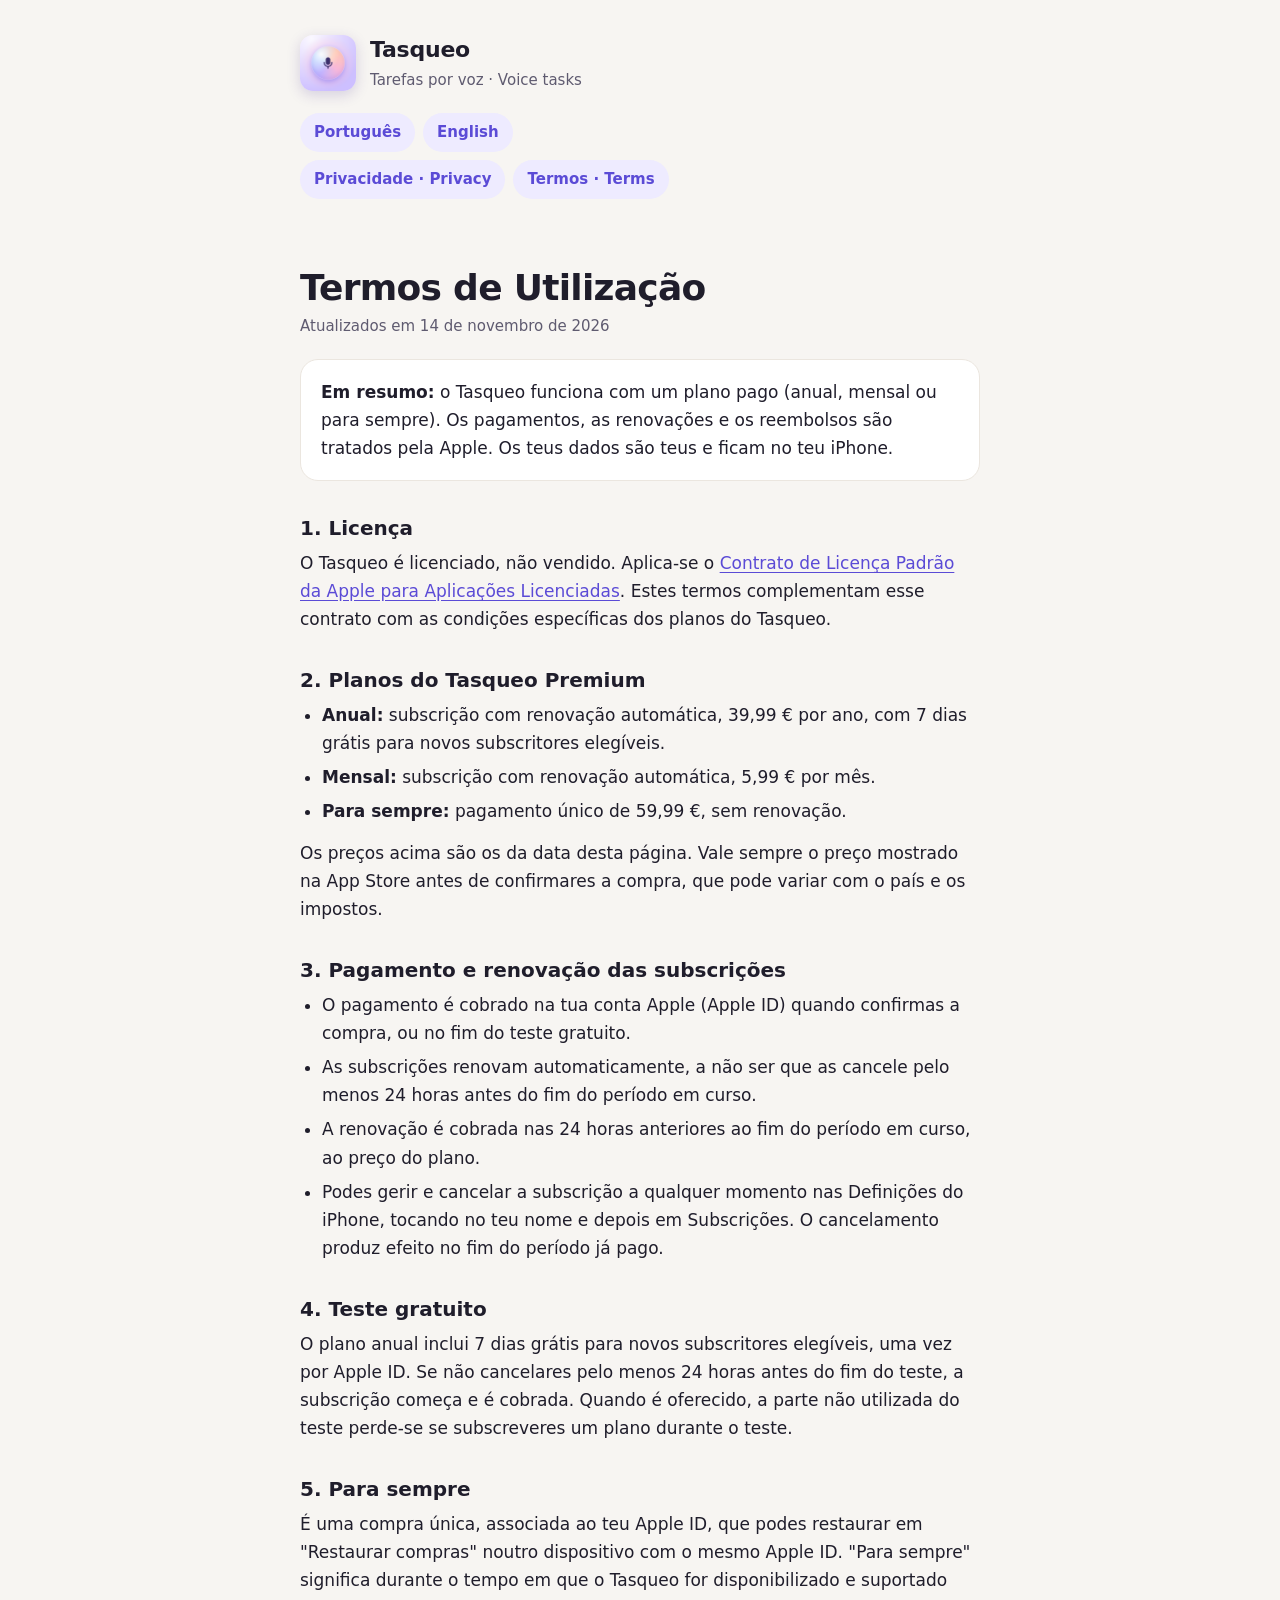
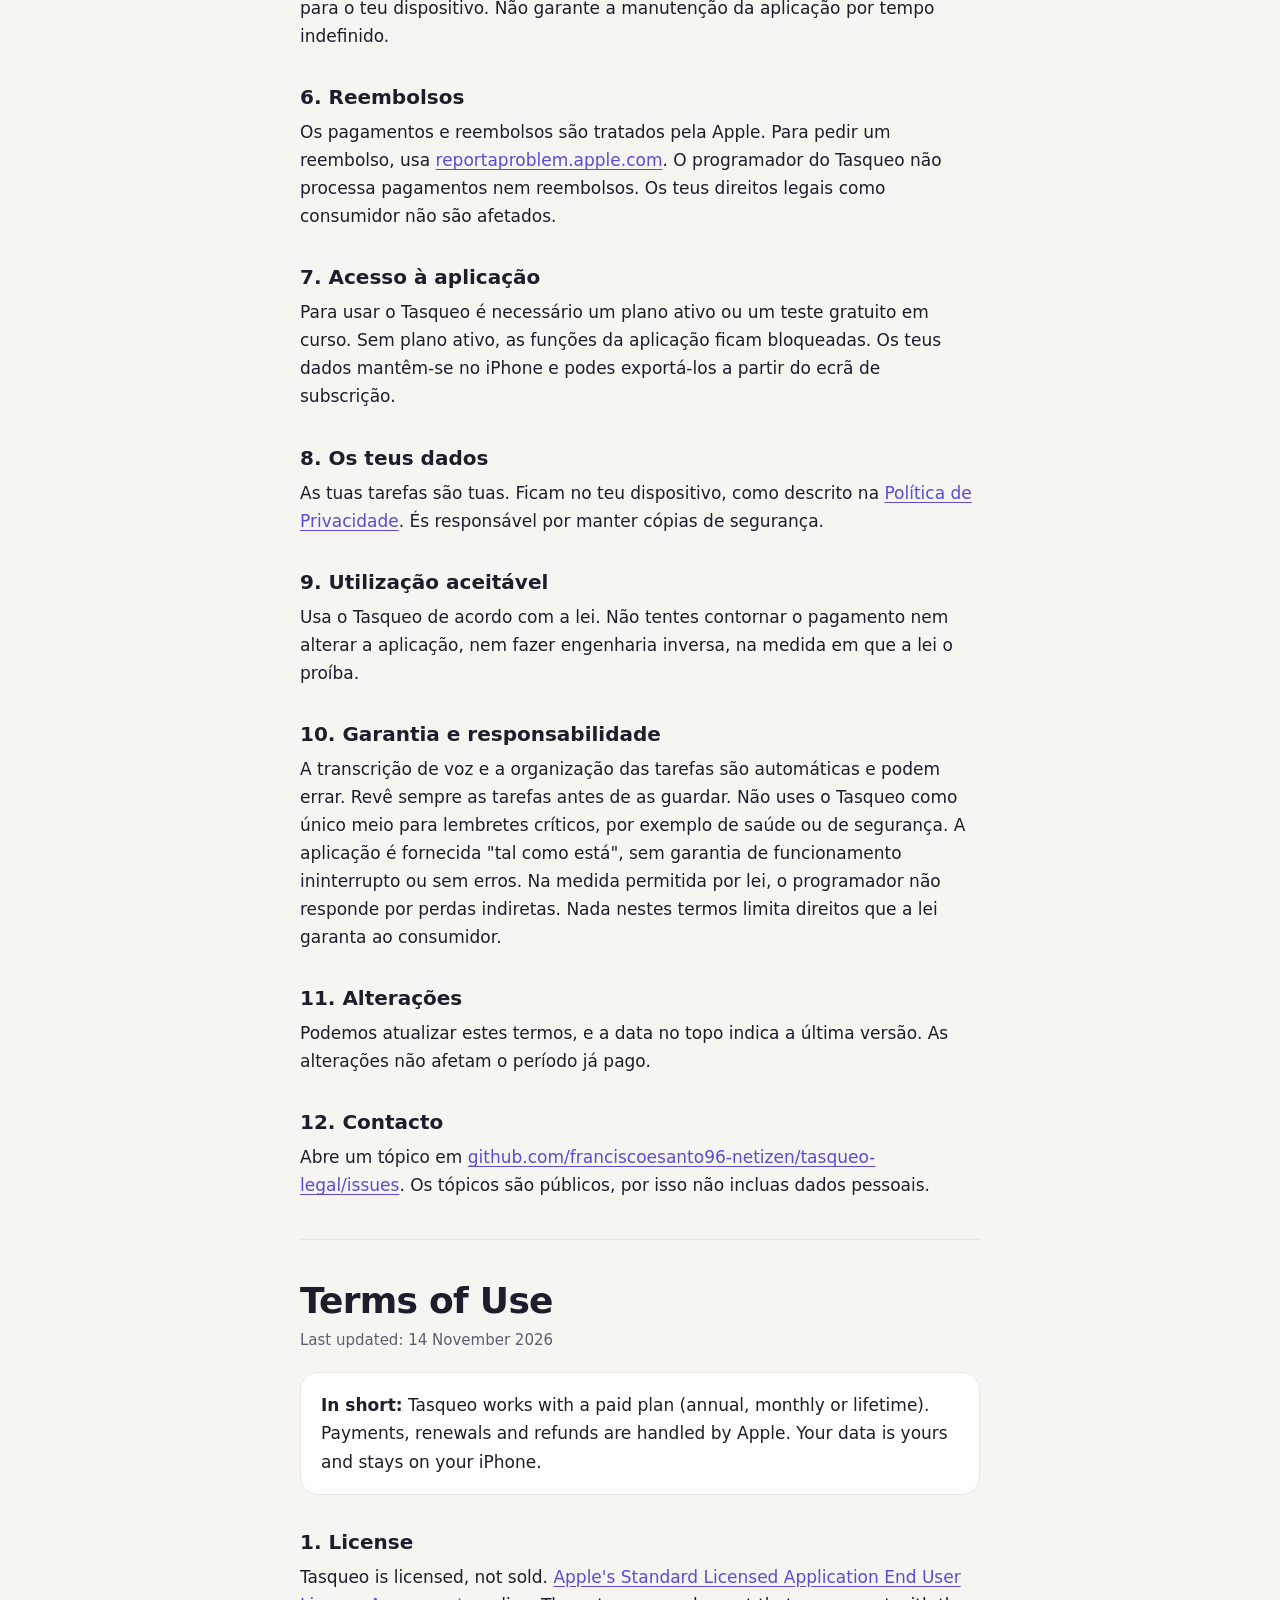
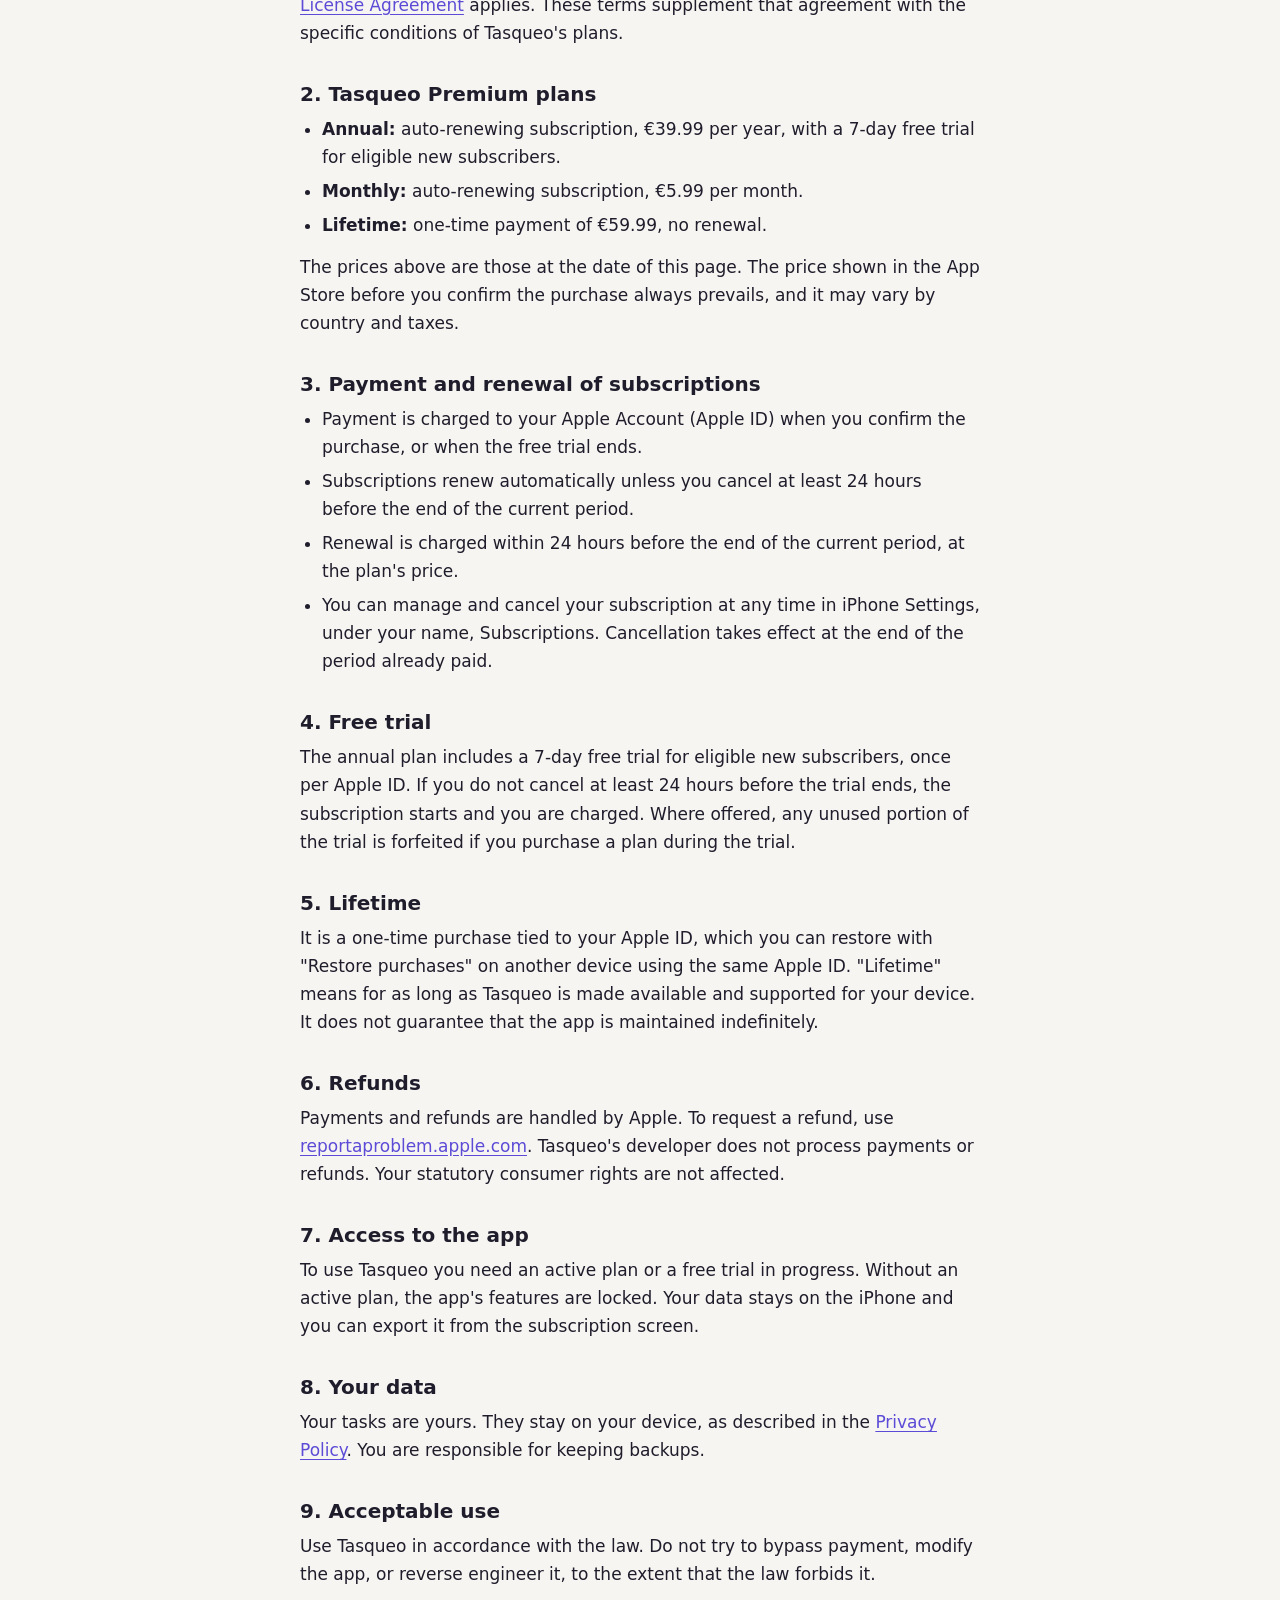
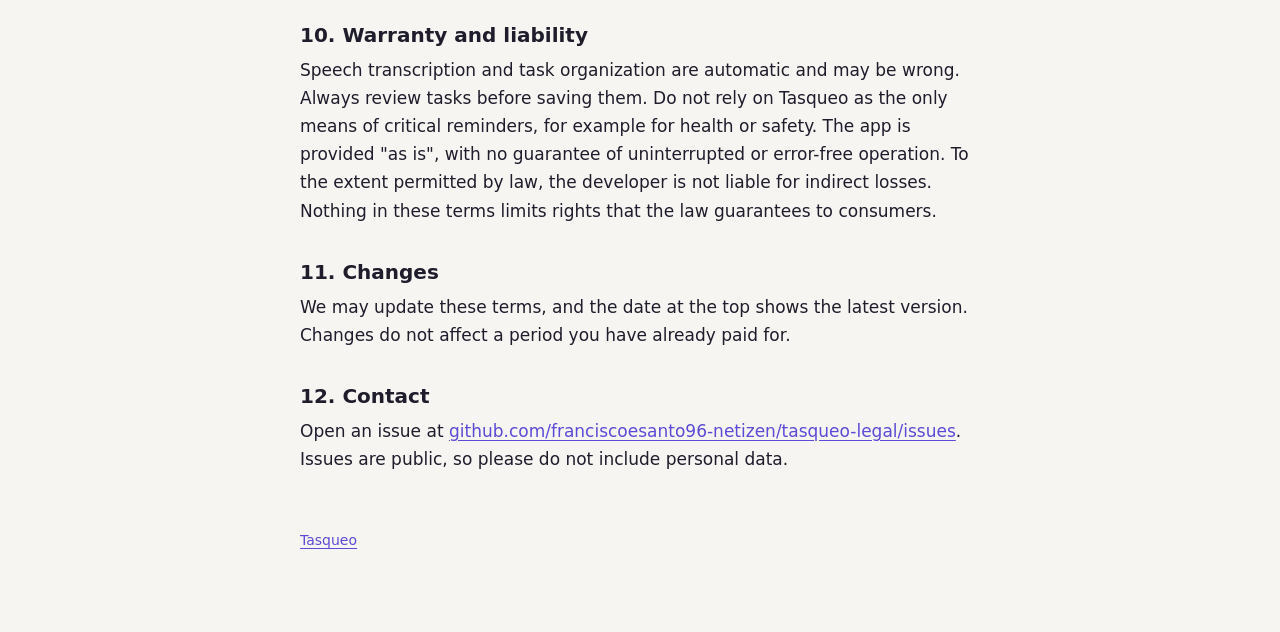
==== terms.html @ 2ffd13c2 "Páginas legais do Tasqueo: privacidade e termos (pt e en) - privacy.html: política de privacidade fi" ====
<!doctype html>
<html lang="pt-PT">
<head>
<meta charset="utf-8">
<meta name="viewport" content="width=device-width, initial-scale=1, viewport-fit=cover">
<title>Termos de Utilização · Terms of Use · Tasqueo</title>
<meta name="description" content="Termos de Utilização do Tasqueo: licença, subscrições, teste gratuito, compra única e reembolsos.">
<link rel="icon" href="icon.png">
<link rel="apple-touch-icon" href="apple-touch-icon.png">
<link rel="stylesheet" href="style.css">
</head>
<body>
<div class="wrap">
  <div class="site-head">
    <img src="icon.png" alt="" width="56" height="56">
    <div><div class="name">Tasqueo</div><div class="sub">Tarefas por voz · Voice tasks</div></div>
  </div>
  <nav class="langs" aria-label="Idioma / Language"><a href="#pt" hreflang="pt-PT">Português</a><a href="#en" hreflang="en">English</a></nav>
  <nav class="pages" aria-label="Páginas / Pages"><a href="privacy.html">Privacidade · Privacy</a><a href="terms.html" aria-current="page">Termos · Terms</a></nav>

  <section class="lang" id="pt" lang="pt-PT">
    <h1>Termos de Utilização</h1>
    <p class="updated">Atualizados em 14 de novembro de 2026</p>
    <div class="summary"><p><strong>Em resumo:</strong> o Tasqueo funciona com um plano pago (anual, mensal ou para sempre). Os pagamentos, as renovações e os reembolsos são tratados pela Apple. Os teus dados são teus e ficam no teu iPhone.</p></div>

    <h2>1. Licença</h2>
    <p>O Tasqueo é licenciado, não vendido. Aplica-se o <a href="https://www.apple.com/legal/internet-services/itunes/dev/stdeula/">Contrato de Licença Padrão da Apple para Aplicações Licenciadas</a>. Estes termos complementam esse contrato com as condições específicas dos planos do Tasqueo.</p>

    <h2>2. Planos do Tasqueo Premium</h2>
    <ul>
      <li><strong>Anual:</strong> subscrição com renovação automática, 39,99 € por ano, com 7 dias grátis para novos subscritores elegíveis.</li>
      <li><strong>Mensal:</strong> subscrição com renovação automática, 5,99 € por mês.</li>
      <li><strong>Para sempre:</strong> pagamento único de 59,99 €, sem renovação.</li>
    </ul>
    <p>Os preços acima são os da data desta página. Vale sempre o preço mostrado na App Store antes de confirmares a compra, que pode variar com o país e os impostos.</p>

    <h2>3. Pagamento e renovação das subscrições</h2>
    <ul>
      <li>O pagamento é cobrado na tua conta Apple (Apple ID) quando confirmas a compra, ou no fim do teste gratuito.</li>
      <li>As subscrições renovam automaticamente, a não ser que as cancele pelo menos 24 horas antes do fim do período em curso.</li>
      <li>A renovação é cobrada nas 24 horas anteriores ao fim do período em curso, ao preço do plano.</li>
      <li>Podes gerir e cancelar a subscrição a qualquer momento nas Definições do iPhone, tocando no teu nome e depois em Subscrições. O cancelamento produz efeito no fim do período já pago.</li>
    </ul>

    <h2>4. Teste gratuito</h2>
    <p>O plano anual inclui 7 dias grátis para novos subscritores elegíveis, uma vez por Apple ID. Se não cancelares pelo menos 24 horas antes do fim do teste, a subscrição começa e é cobrada. Quando é oferecido, a parte não utilizada do teste perde-se se subscreveres um plano durante o teste.</p>

    <h2>5. Para sempre</h2>
    <p>É uma compra única, associada ao teu Apple ID, que podes restaurar em "Restaurar compras" noutro dispositivo com o mesmo Apple ID. "Para sempre" significa durante o tempo em que o Tasqueo for disponibilizado e suportado para o teu dispositivo. Não garante a manutenção da aplicação por tempo indefinido.</p>

    <h2>6. Reembolsos</h2>
    <p>Os pagamentos e reembolsos são tratados pela Apple. Para pedir um reembolso, usa <a href="https://reportaproblem.apple.com">reportaproblem.apple.com</a>. O programador do Tasqueo não processa pagamentos nem reembolsos. Os teus direitos legais como consumidor não são afetados.</p>

    <h2>7. Acesso à aplicação</h2>
    <p>Para usar o Tasqueo é necessário um plano ativo ou um teste gratuito em curso. Sem plano ativo, as funções da aplicação ficam bloqueadas. Os teus dados mantêm-se no iPhone e podes exportá-los a partir do ecrã de subscrição.</p>

    <h2>8. Os teus dados</h2>
    <p>As tuas tarefas são tuas. Ficam no teu dispositivo, como descrito na <a href="privacy.html">Política de Privacidade</a>. És responsável por manter cópias de segurança.</p>

    <h2>9. Utilização aceitável</h2>
    <p>Usa o Tasqueo de acordo com a lei. Não tentes contornar o pagamento nem alterar a aplicação, nem fazer engenharia inversa, na medida em que a lei o proíba.</p>

    <h2>10. Garantia e responsabilidade</h2>
    <p>A transcrição de voz e a organização das tarefas são automáticas e podem errar. Revê sempre as tarefas antes de as guardar. Não uses o Tasqueo como único meio para lembretes críticos, por exemplo de saúde ou de segurança. A aplicação é fornecida "tal como está", sem garantia de funcionamento ininterrupto ou sem erros. Na medida permitida por lei, o programador não responde por perdas indiretas. Nada nestes termos limita direitos que a lei garanta ao consumidor.</p>

    <h2>11. Alterações</h2>
    <p>Podemos atualizar estes termos, e a data no topo indica a última versão. As alterações não afetam o período já pago.</p>

    <h2>12. Contacto</h2>
    <p>Abre um tópico em <a href="https://github.com/franciscoesanto96-netizen/tasqueo-legal/issues">github.com/franciscoesanto96-netizen/tasqueo-legal/issues</a>. Os tópicos são públicos, por isso não incluas dados pessoais.</p>
  </section>

  <section class="lang" id="en" lang="en">
    <h1>Terms of Use</h1>
    <p class="updated">Last updated: 14 November 2026</p>
    <div class="summary"><p><strong>In short:</strong> Tasqueo works with a paid plan (annual, monthly or lifetime). Payments, renewals and refunds are handled by Apple. Your data is yours and stays on your iPhone.</p></div>

    <h2>1. License</h2>
    <p>Tasqueo is licensed, not sold. <a href="https://www.apple.com/legal/internet-services/itunes/dev/stdeula/">Apple's Standard Licensed Application End User License Agreement</a> applies. These terms supplement that agreement with the specific conditions of Tasqueo's plans.</p>

    <h2>2. Tasqueo Premium plans</h2>
    <ul>
      <li><strong>Annual:</strong> auto-renewing subscription, €39.99 per year, with a 7-day free trial for eligible new subscribers.</li>
      <li><strong>Monthly:</strong> auto-renewing subscription, €5.99 per month.</li>
      <li><strong>Lifetime:</strong> one-time payment of €59.99, no renewal.</li>
    </ul>
    <p>The prices above are those at the date of this page. The price shown in the App Store before you confirm the purchase always prevails, and it may vary by country and taxes.</p>

    <h2>3. Payment and renewal of subscriptions</h2>
    <ul>
      <li>Payment is charged to your Apple Account (Apple ID) when you confirm the purchase, or when the free trial ends.</li>
      <li>Subscriptions renew automatically unless you cancel at least 24 hours before the end of the current period.</li>
      <li>Renewal is charged within 24 hours before the end of the current period, at the plan's price.</li>
      <li>You can manage and cancel your subscription at any time in iPhone Settings, under your name, Subscriptions. Cancellation takes effect at the end of the period already paid.</li>
    </ul>

    <h2>4. Free trial</h2>
    <p>The annual plan includes a 7-day free trial for eligible new subscribers, once per Apple ID. If you do not cancel at least 24 hours before the trial ends, the subscription starts and you are charged. Where offered, any unused portion of the trial is forfeited if you purchase a plan during the trial.</p>

    <h2>5. Lifetime</h2>
    <p>It is a one-time purchase tied to your Apple ID, which you can restore with "Restore purchases" on another device using the same Apple ID. "Lifetime" means for as long as Tasqueo is made available and supported for your device. It does not guarantee that the app is maintained indefinitely.</p>

    <h2>6. Refunds</h2>
    <p>Payments and refunds are handled by Apple. To request a refund, use <a href="https://reportaproblem.apple.com">reportaproblem.apple.com</a>. Tasqueo's developer does not process payments or refunds. Your statutory consumer rights are not affected.</p>

    <h2>7. Access to the app</h2>
    <p>To use Tasqueo you need an active plan or a free trial in progress. Without an active plan, the app's features are locked. Your data stays on the iPhone and you can export it from the subscription screen.</p>

    <h2>8. Your data</h2>
    <p>Your tasks are yours. They stay on your device, as described in the <a href="privacy.html">Privacy Policy</a>. You are responsible for keeping backups.</p>

    <h2>9. Acceptable use</h2>
    <p>Use Tasqueo in accordance with the law. Do not try to bypass payment, modify the app, or reverse engineer it, to the extent that the law forbids it.</p>

    <h2>10. Warranty and liability</h2>
    <p>Speech transcription and task organization are automatic and may be wrong. Always review tasks before saving them. Do not rely on Tasqueo as the only means of critical reminders, for example for health or safety. The app is provided "as is", with no guarantee of uninterrupted or error-free operation. To the extent permitted by law, the developer is not liable for indirect losses. Nothing in these terms limits rights that the law guarantees to consumers.</p>

    <h2>11. Changes</h2>
    <p>We may update these terms, and the date at the top shows the latest version. Changes do not affect a period you have already paid for.</p>

    <h2>12. Contact</h2>
    <p>Open an issue at <a href="https://github.com/franciscoesanto96-netizen/tasqueo-legal/issues">github.com/franciscoesanto96-netizen/tasqueo-legal/issues</a>. Issues are public, so please do not include personal data.</p>
  </section>

  <footer><a href="./">Tasqueo</a></footer>
</div>
</body>
</html>
---- style.css ----
/* Páginas legais do Tasqueo: uma coluna de leitura, papel claro, lilás como acento (como a app). */
:root {
  --bg: #F7F5F2;
  --surface: #FFFFFF;
  --ink: #1F1D2B;
  --ink2: #5F5B70;
  --line: #EBE6DF;
  --accent: #5B4BD6;
  --soft: #EEEBFF;
  color-scheme: light;
}
@media (prefers-color-scheme: dark) {
  :root {
    --bg: #121217;
    --surface: #1C1C24;
    --ink: #F3F2F7;
    --ink2: #B4B1C2;
    --line: #30303B;
    --accent: #A99BFF;
    --soft: #2B2747;
    color-scheme: dark;
  }
}

* { box-sizing: border-box; }
body {
  margin: 0;
  background: var(--bg);
  color: var(--ink);
  font: 17px/1.65 -apple-system, BlinkMacSystemFont, "SF Pro Text", "Segoe UI", Roboto, system-ui, sans-serif;
  -webkit-text-size-adjust: 100%;
}
.wrap {
  max-width: 720px;
  margin: 0 auto;
  padding: 32px max(20px, env(safe-area-inset-right, 0px)) 80px max(20px, env(safe-area-inset-left, 0px));
}
a { color: var(--accent); text-underline-offset: 3px; }
a:focus-visible { outline: 3px solid var(--accent); outline-offset: 3px; border-radius: 4px; }

.site-head { display: flex; align-items: center; gap: 14px; margin-bottom: 8px; }
.site-head img { width: 56px; height: 56px; border-radius: 13px; flex: none; box-shadow: 0 4px 14px rgba(60, 40, 140, .18); }
.site-head .name { font-size: 22px; font-weight: 800; letter-spacing: -.01em; }
.site-head .sub { color: var(--ink2); font-size: 15px; }

nav.langs { display: flex; gap: 8px; flex-wrap: wrap; margin: 20px 0 8px; }
nav.langs a, nav.pages a {
  text-decoration: none; font-weight: 700; font-size: 15px;
  padding: 7px 14px; border-radius: 999px; background: var(--soft); color: var(--accent);
}
nav.pages { display: flex; gap: 8px; flex-wrap: wrap; margin: 4px 0 28px; }

h1 { font-size: clamp(28px, 6vw, 36px); line-height: 1.15; letter-spacing: -.02em; margin: 28px 0 6px; text-wrap: balance; }
h2 { font-size: 20px; line-height: 1.3; margin: 34px 0 8px; text-wrap: balance; }
p, ul { margin: 0 0 14px; }
ul { padding-left: 22px; }
li { margin-bottom: 6px; }
.updated { color: var(--ink2); font-size: 15px; margin-bottom: 20px; }
.summary {
  background: var(--surface); border: 1px solid var(--line); border-radius: 18px;
  padding: 18px 20px; margin: 18px 0 8px;
}
.summary p { margin: 0; }
section.lang { padding-top: 12px; border-top: 1px solid var(--line); margin-top: 40px; }
section.lang:first-of-type { border-top: 0; margin-top: 0; }
footer { margin-top: 56px; color: var(--ink2); font-size: 14px; }
code { font: .9em ui-monospace, SFMono-Regular, Menlo, Consolas, monospace; background: var(--soft); padding: 1px 6px; border-radius: 6px; }
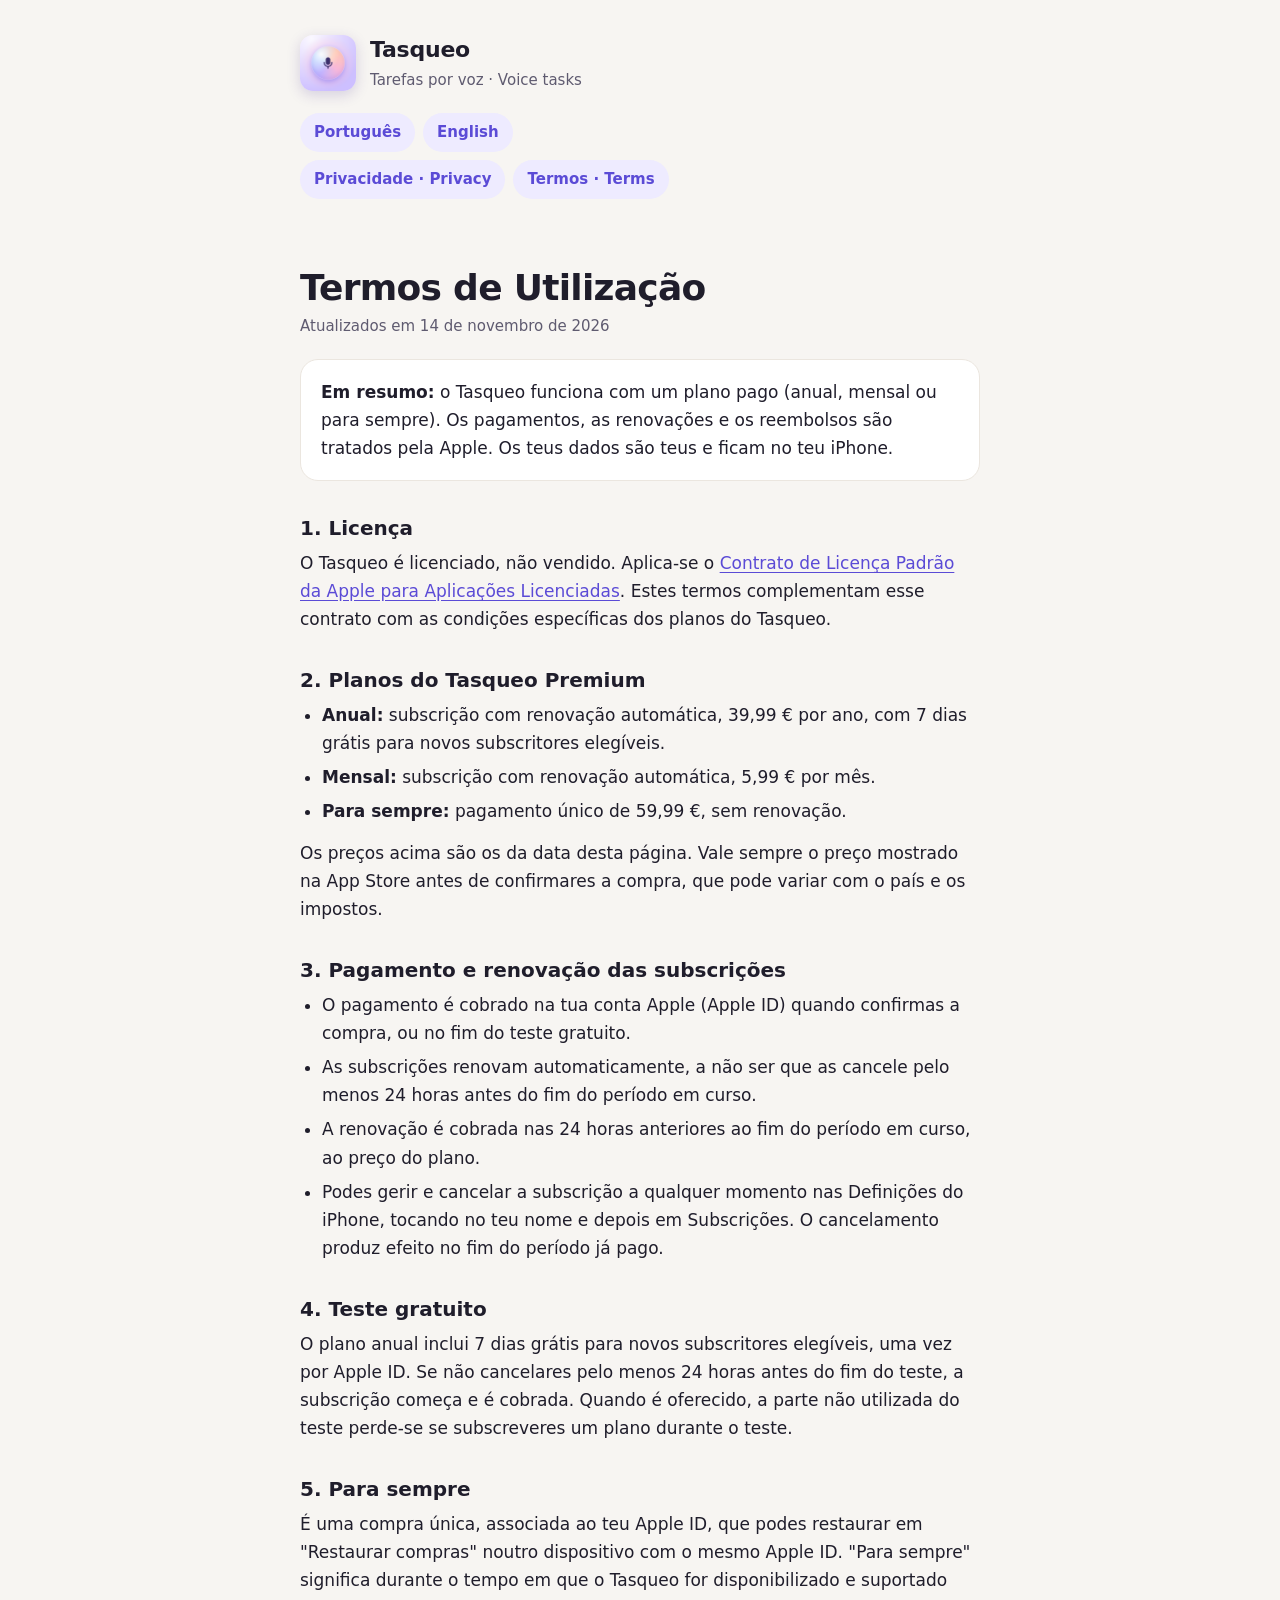
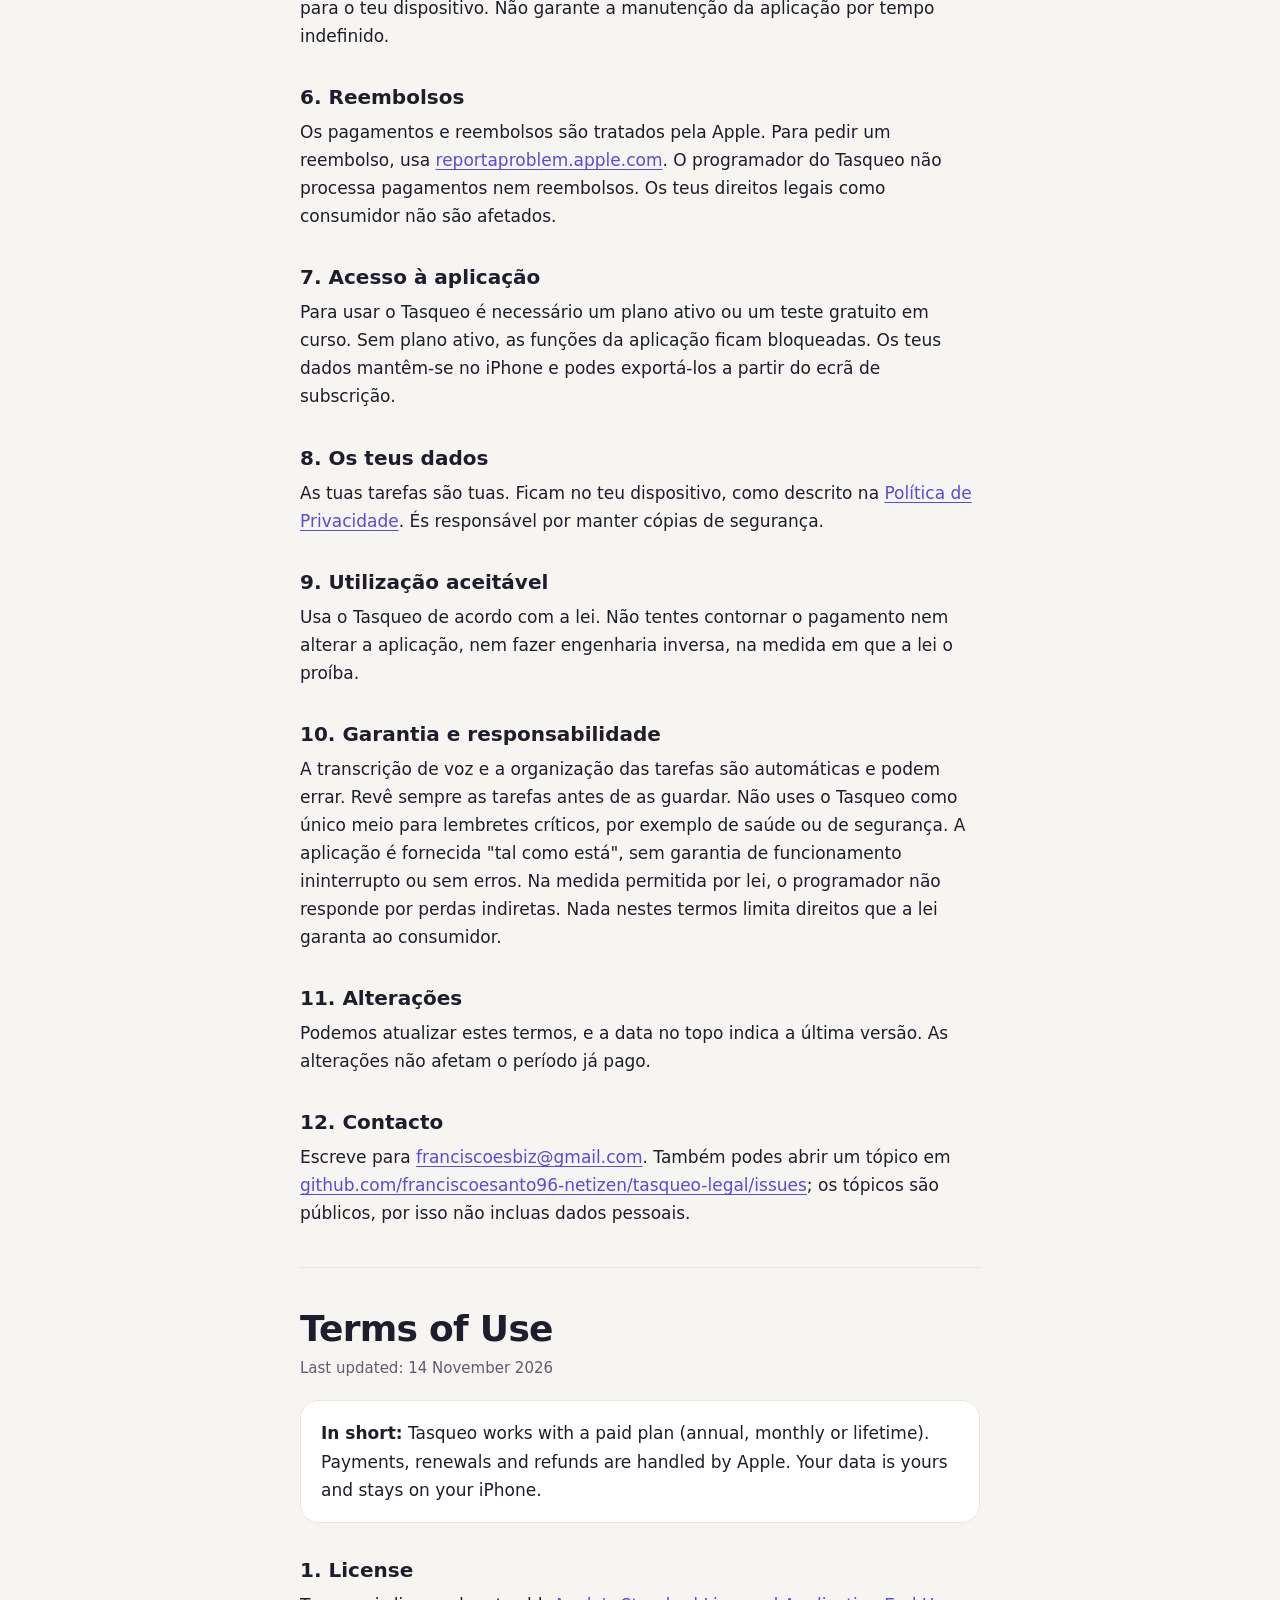
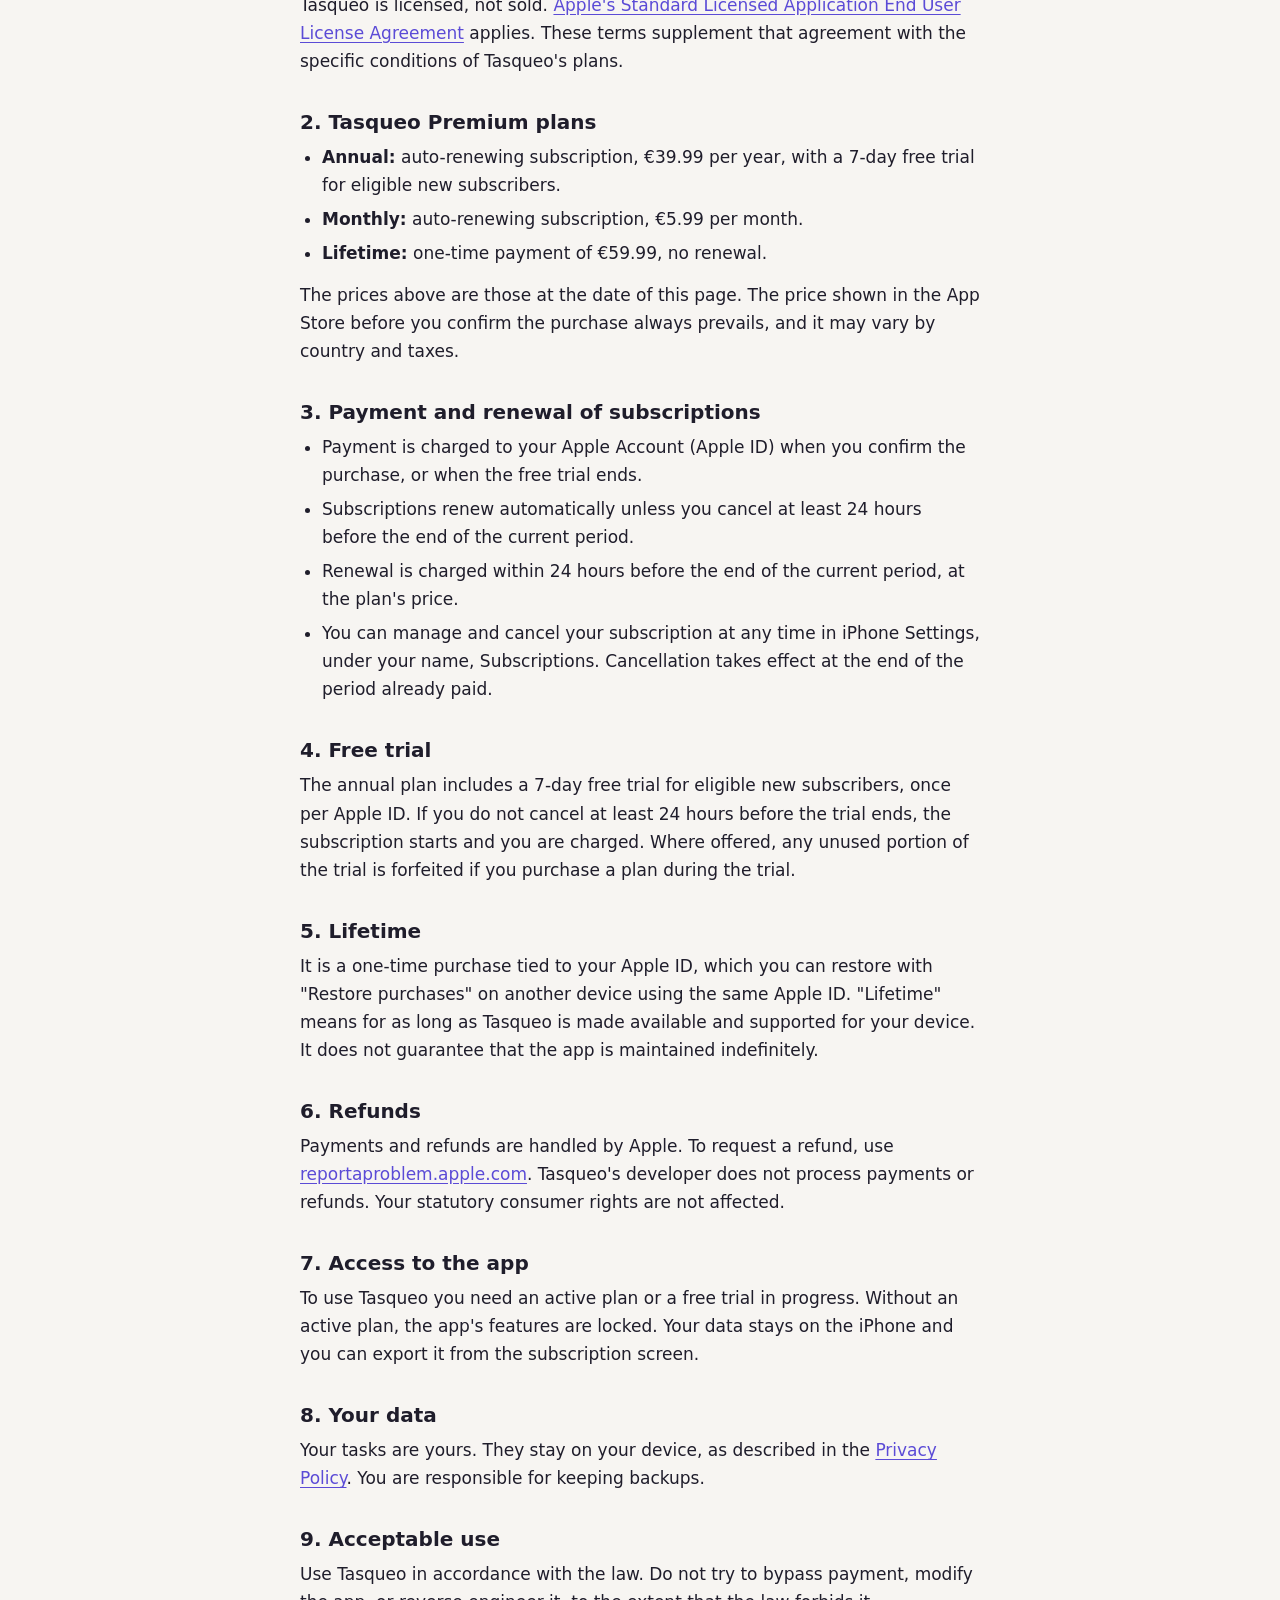
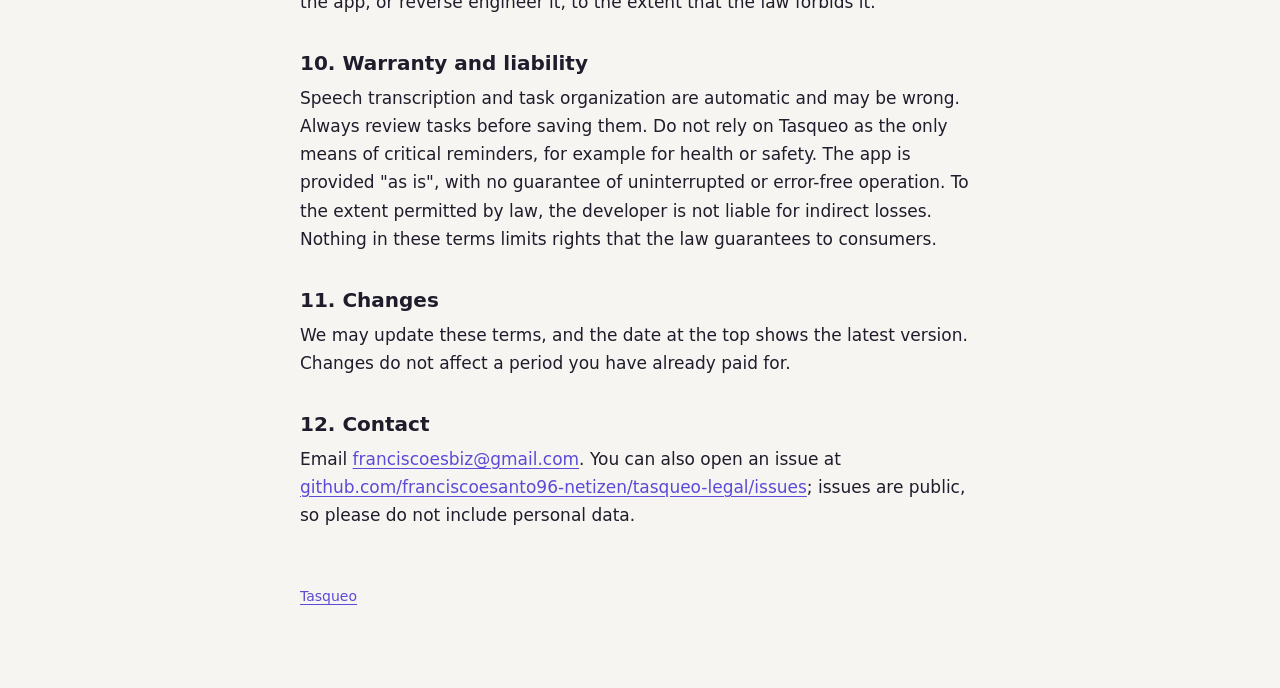
==== commit 35f8682b: "Contacto por e-mail nas páginas de privacidade e termos (pt e en) Co-Authored-By: Claude Sonnet 5.5 " ====
--- a/terms.html
+++ b/terms.html
@@ -67,7 +67,7 @@
     <p>Podemos atualizar estes termos, e a data no topo indica a última versão. As alterações não afetam o período já pago.</p>
 
     <h2>12. Contacto</h2>
-    <p>Abre um tópico em <a href="https://github.com/franciscoesanto96-netizen/tasqueo-legal/issues">github.com/franciscoesanto96-netizen/tasqueo-legal/issues</a>. Os tópicos são públicos, por isso não incluas dados pessoais.</p>
+    <p>Escreve para <a href="mailto:franciscoesbiz@gmail.com">franciscoesbiz@gmail.com</a>. Também podes abrir um tópico em <a href="https://github.com/franciscoesanto96-netizen/tasqueo-legal/issues">github.com/franciscoesanto96-netizen/tasqueo-legal/issues</a>; os tópicos são públicos, por isso não incluas dados pessoais.</p>
   </section>
 
   <section class="lang" id="en" lang="en">
@@ -119,7 +119,7 @@
     <p>We may update these terms, and the date at the top shows the latest version. Changes do not affect a period you have already paid for.</p>
 
     <h2>12. Contact</h2>
-    <p>Open an issue at <a href="https://github.com/franciscoesanto96-netizen/tasqueo-legal/issues">github.com/franciscoesanto96-netizen/tasqueo-legal/issues</a>. Issues are public, so please do not include personal data.</p>
+    <p>Email <a href="mailto:franciscoesbiz@gmail.com">franciscoesbiz@gmail.com</a>. You can also open an issue at <a href="https://github.com/franciscoesanto96-netizen/tasqueo-legal/issues">github.com/franciscoesanto96-netizen/tasqueo-legal/issues</a>; issues are public, so please do not include personal data.</p>
   </section>
 
   <footer><a href="./">Tasqueo</a></footer>
